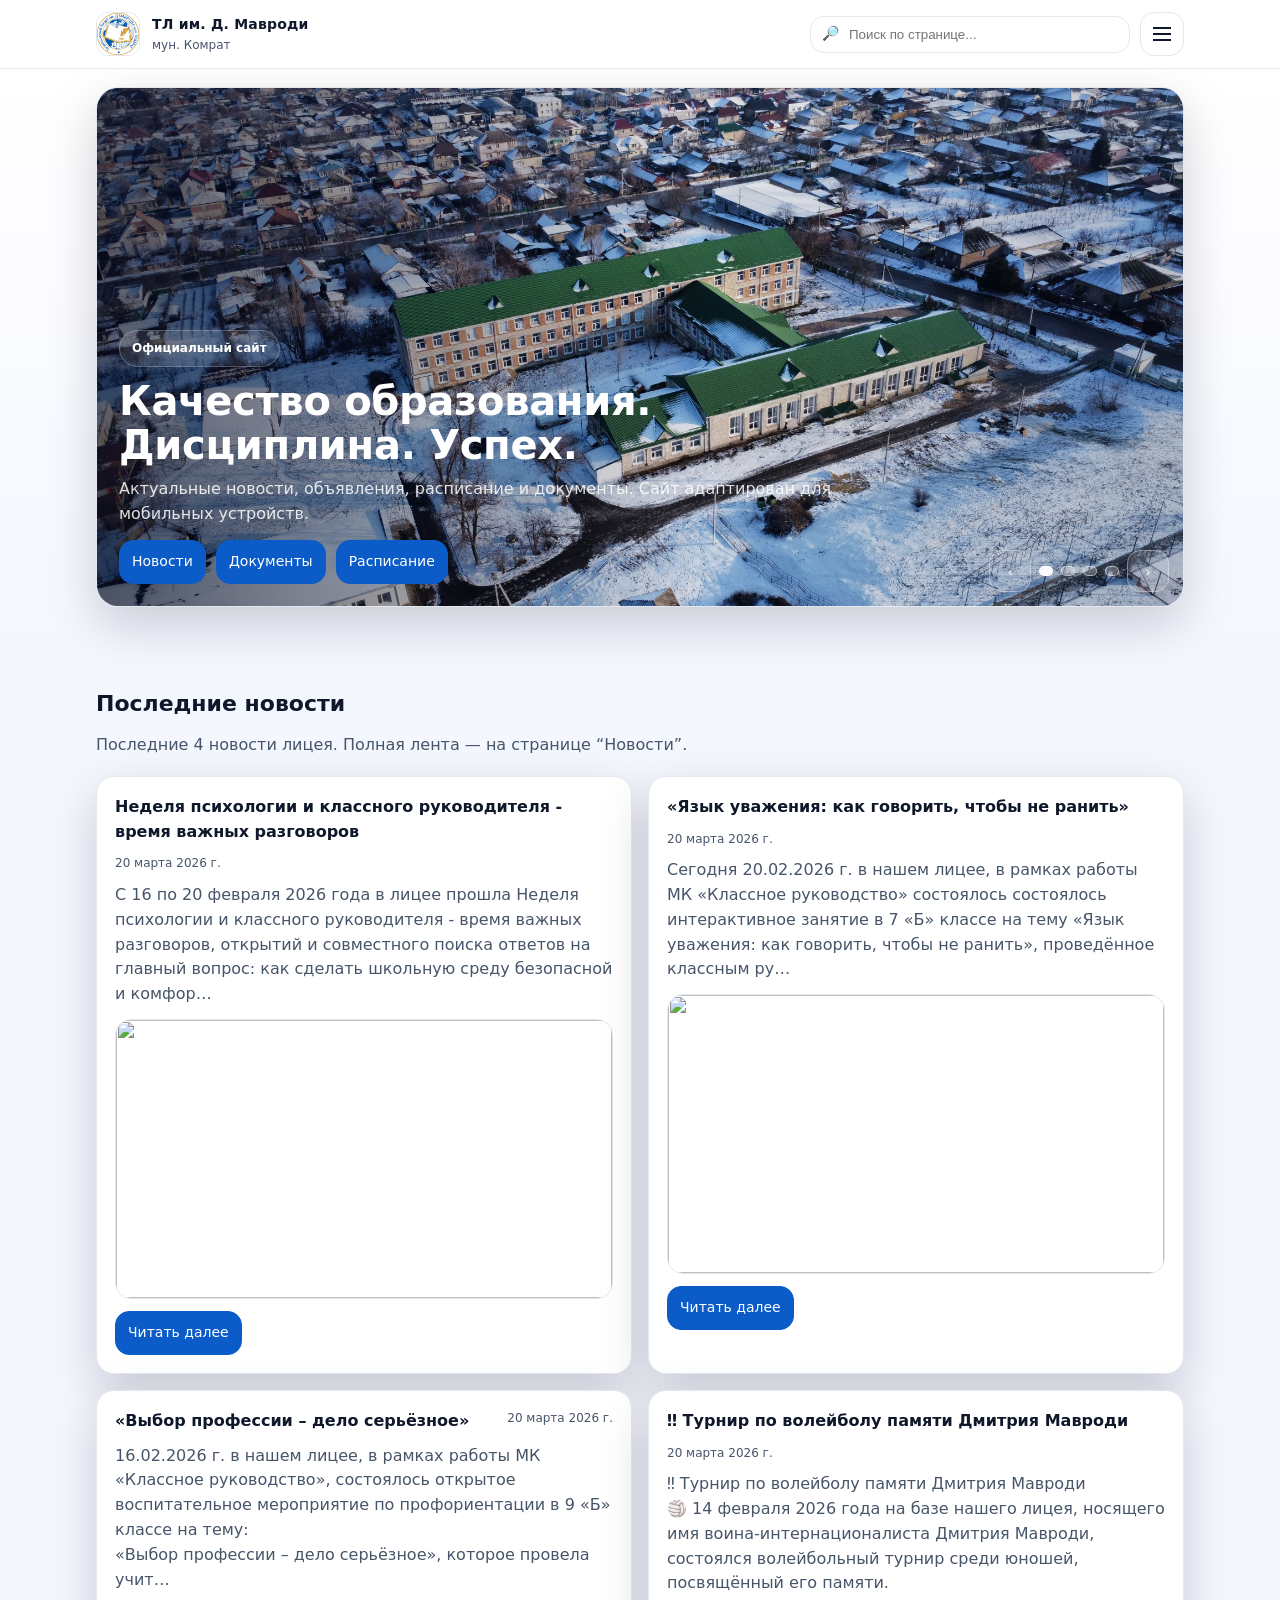
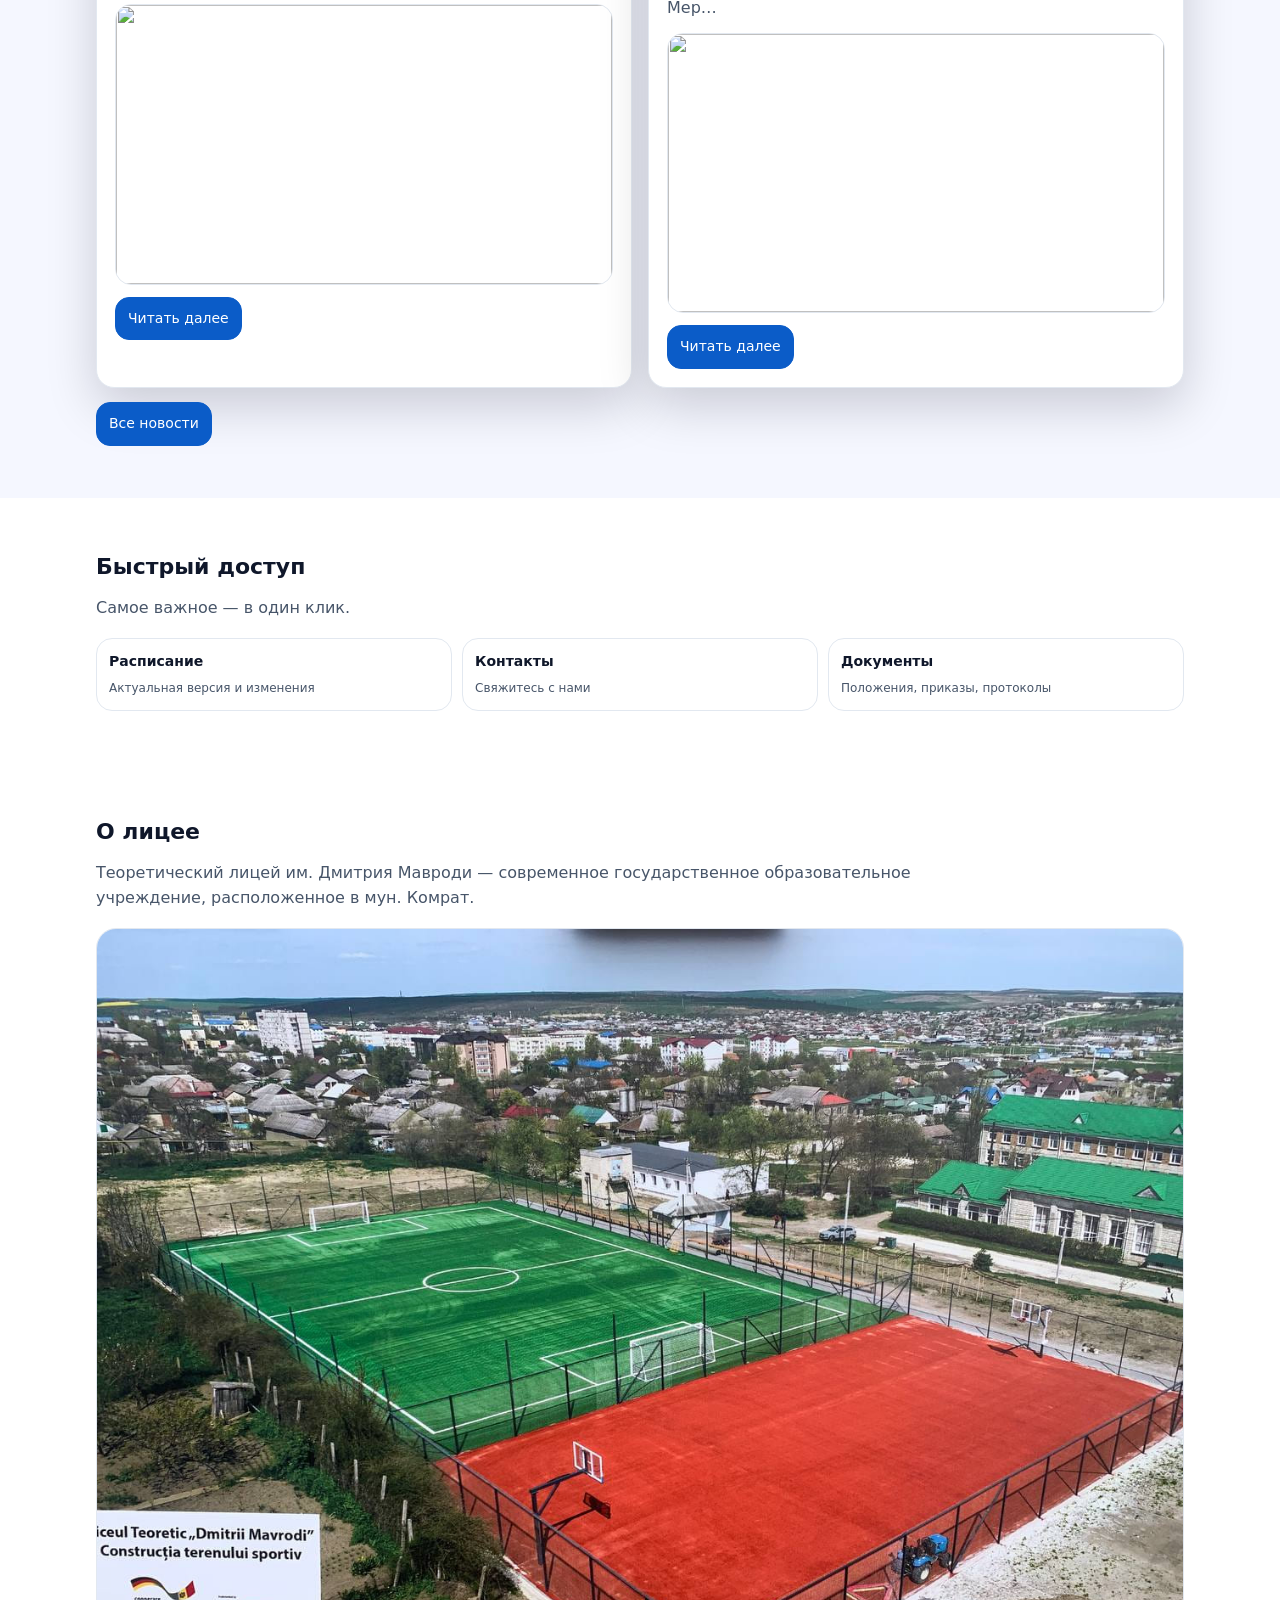
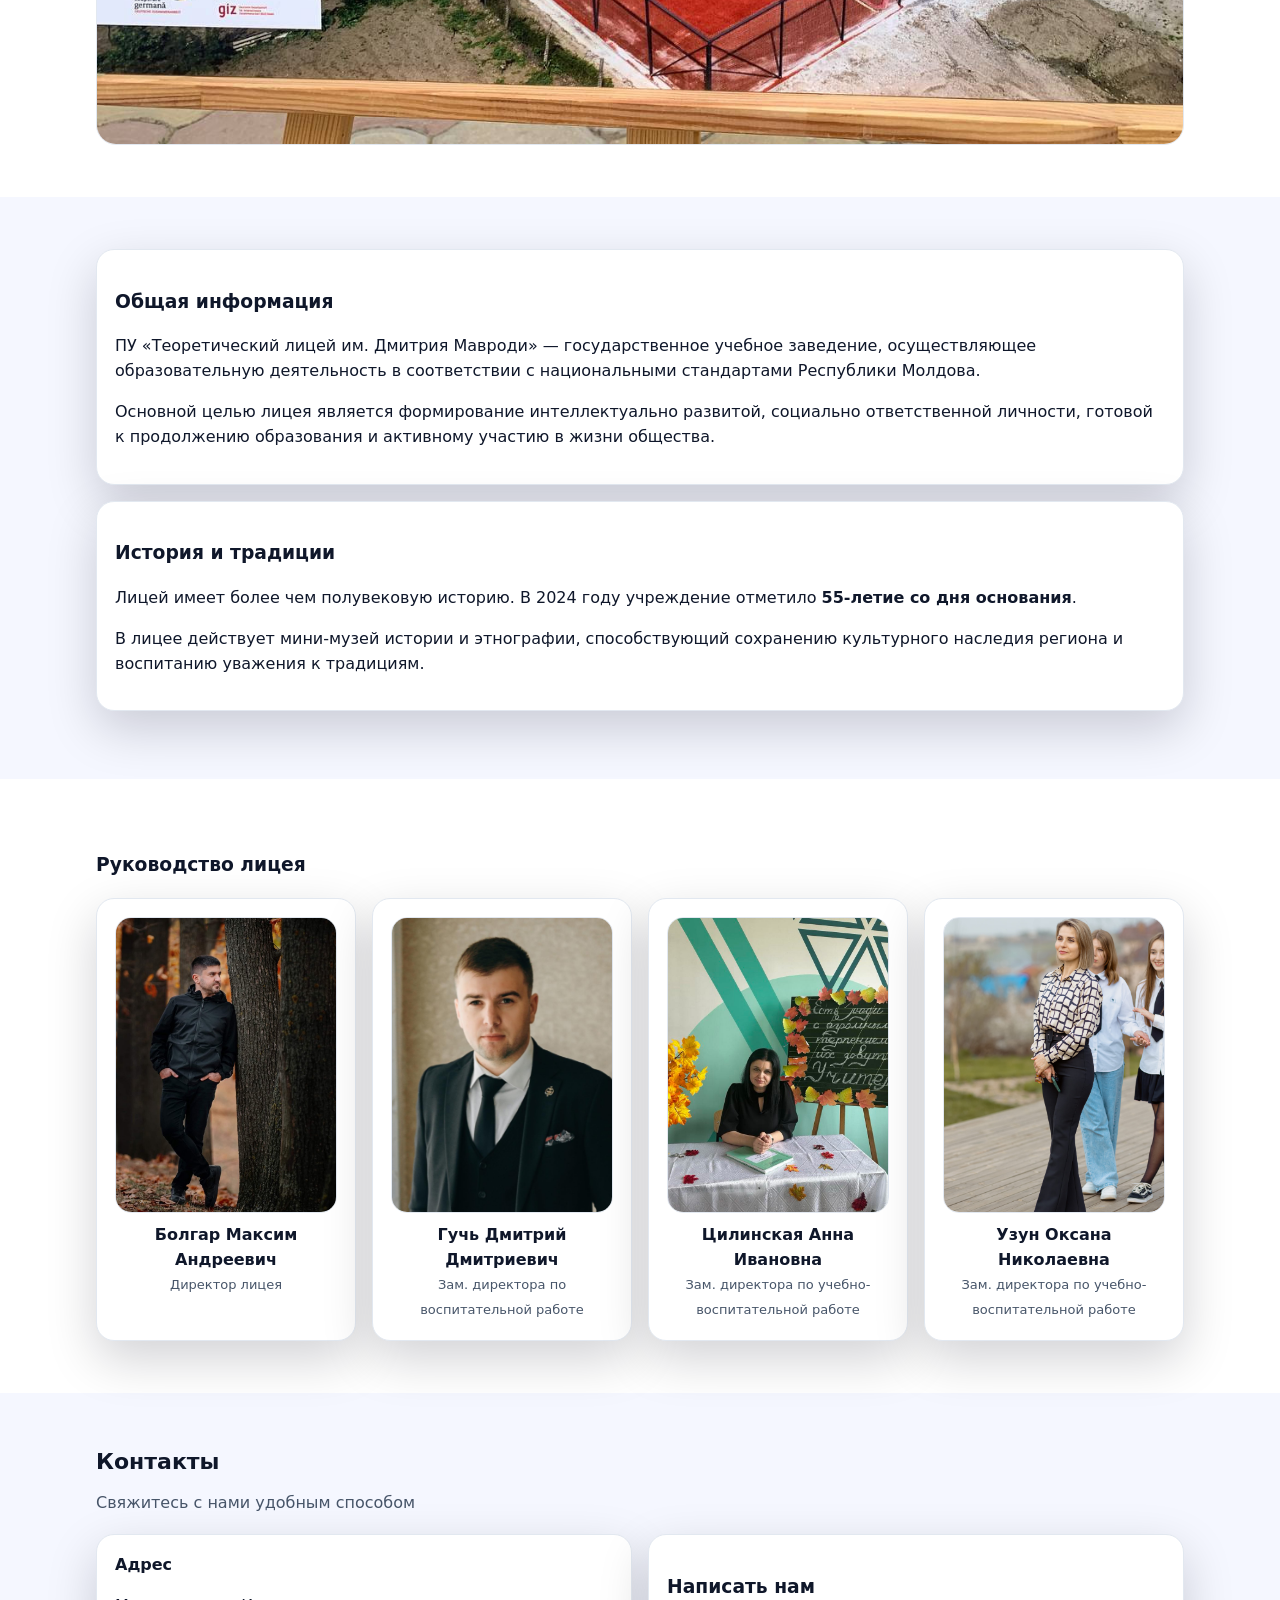
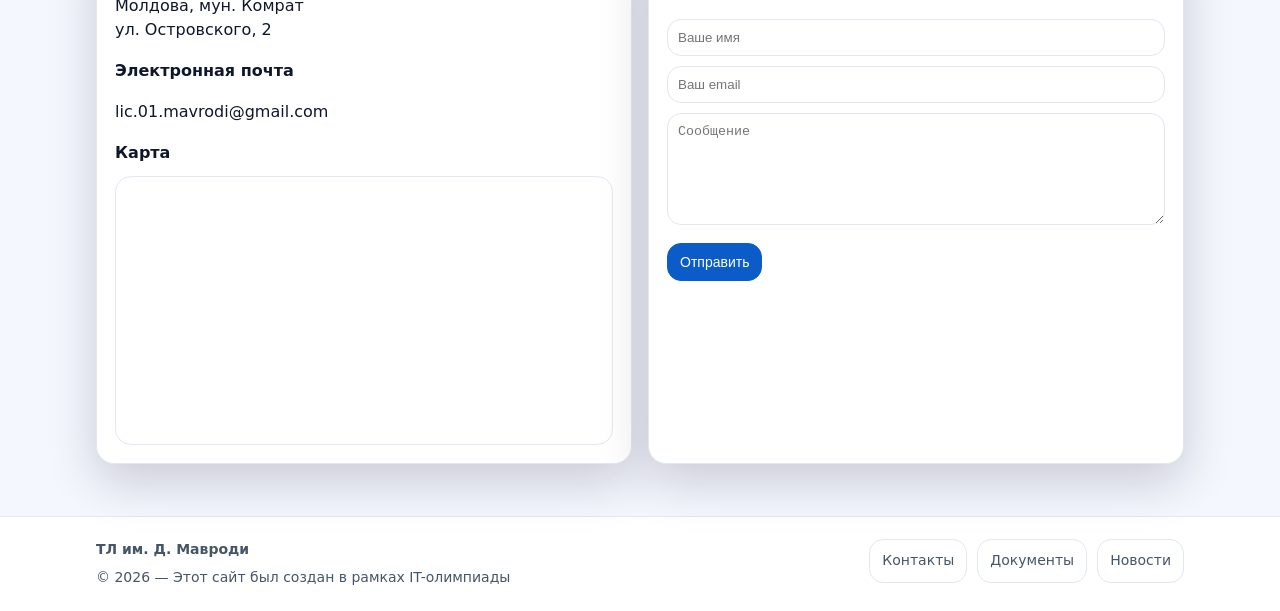
==== index.html @ ebd9cc5f "Add files via upload" ====
<!doctype html>
<html lang="ru">
<head>
  <meta charset="utf-8" />
  <meta name="viewport" content="width=device-width,initial-scale=1" />
  <title>ТЛ им. Д. Мавроди — Комрат</title>
  <meta name="description" content="Официальный сайт: новости, объявления, расписание, документы, контакты." />
  <link rel="stylesheet" href="assets/css/styles.css" />
</head>
<body>
  <header class="header">
    <div class="container">
      <div class="row">
        <a class="brand" href="index.html" aria-label="На главную">
          <span class="logo">
            <img src="assets/img/logo.png" alt="Логотип: ТЛ им. Д. Мавроди">
          </span>
          <span class="title">
            <strong>ТЛ им. Д. Мавроди</strong>
            <span>мун. Комрат</span>
          </span>
        </a>

        <div class="header-actions">
          <div class="searchbox" title="Поиск по странице">
            <span class="icon">🔎</span>
            <input id="siteSearch" type="search" placeholder="Поиск по странице..." autocomplete="off" aria-label="Поиск по странице" aria-expanded="false" aria-controls="siteSearchResults" />
            <div class="search-results" id="siteSearchResults" hidden></div>
          </div>

          <button class="burger" type="button" aria-label="Открыть меню" data-menu-open>
            <span></span>
          </button>
        </div>
      </div>
    </div>
  </header>

 <!-- MENU -->
 <div class="overlay" data-overlay>
    <div class="backdrop" data-backdrop></div>

    <div class="panel" role="dialog" aria-modal="true" aria-label="Меню сайта">
      <div class="panel-head">
        <b>Меню</b>
        <button class="close" type="button" aria-label="Закрыть меню" data-menu-close>✕</button>
      </div>

      <nav class="menu" aria-label="Навигация">
        <a href="index.html">
          <b>Главная</b>
          <span>Главная страница</span>
        </a>
        <a href="about.html">
          <b>О нас</b>
          <span>Информация о лицее, руководство, история</span>
        </a>
        <a href="admission.html">
          <b>Приём</b>
          <span>Правила, сроки, документы для поступления</span>
        </a>
        <a href="news.html">
          <b>Новости</b>
          <span>Лента событий и обновлений лицея</span>
        </a>
        <a href="timetable.html">
          <b>Расписание</b>
          <span>Занятия, изменения, актуальная версия</span>
        </a>
        <a href="teachers.html">
          <b>Преподаватели</b>
          <span>Состав педагогов и направления</span>
        </a>
        <a href="documents.html">
          <b>Документы</b>
          <span>Приказы, положения, протоколы и др.</span>
        </a>
        <a href="contacts.html">
          <b>Контакты</b>
          <span>Адрес, карта, форма обратной связи</span>
        </a>
        <a href="vacancies.html">
          <b>Вакансии</b>
          <span>Открытые вакансии и требования</span>
        </a>
        <a href="admin.html">
          <b>Админ (новости)</b>
          <span>Добавление новостей и выгрузка news.json</span>
        </a>
        <a href="admin-docs.html">
          <b>Админ (документы)</b>
          <span>Добавление документов и выгрузка documents.json</span>
        </a>
        <a href="admin-timetable.html">
          <b>Админ (расписание)</b>
          <span>Добавление расписания и выгрузка timetable.json</span>
        </a>
      </nav>
    </div>
  </div>
  <main>
    <section class="hero">
      <div class="container">

        <div class="slider" data-slider>
          <!-- Slides -->
          <div class="slide active">
            <img src="assets/img/slide-1.jpg" alt="Фото мероприятия 1">
          </div>
          <div class="slide">
            <img src="assets/img/slide-2.jpg" alt="Фото мероприятия 2">
          </div>
          <div class="slide">
            <img src="assets/img/slide-3.jpg" alt="Фото мероприятия 3">
          </div>
          <div class="slide">
            <img src="assets/img/slide-4.jpg" alt="Фото мероприятия 4">
          </div>
          <div class="slider-overlay">
            <div class="slider-content">
              <span class="kicker">Официальный сайт</span>
              <h1>Качество образования. Дисциплина. Успех.</h1>
              <p>
                Актуальные новости, объявления, расписание и документы.
                Сайт адаптирован для мобильных устройств.
              </p>

              <div class="hero-actions">
                <a class="btn primary" href="news.html">Новости</a>
                <a class="btn primary" href="documents.html">Документы</a>
                <a class="btn primary" href="timetable.html">Расписание</a>
              </div>
            </div>
          </div>
          <div class="slider-controls">
            <button class="arrow" type="button" aria-label="Предыдущее фото" data-prev>‹</button>
            <div style="display:flex;gap:8px" aria-label="Переключатели слайдов">
              <button class="dot active" type="button" aria-label="Слайд 1" data-dot="0"></button>
              <button class="dot" type="button" aria-label="Слайд 2" data-dot="1"></button>
              <button class="dot" type="button" aria-label="Слайд 3" data-dot="2"></button>
              <button class="dot" type="button" aria-label="Слайд 4" data-dot="3"></button>
            </div>
            <button class="arrow" type="button" aria-label="Следующее фото" data-next>›</button>
          </div>
        </div>

      </div>
    </section>
    <section class="section alt">
      <div class="container">
        <h2>Последние новости</h2>
        <p class="lead">
          Последние 4 новости лицея. Полная лента — на странице “Новости”.
        </p>
        <div data-home-news></div>
        <div style="margin-top:14px">
          <a class="btn primary" href="news.html">Все новости</a>
        </div>
      </div>
    </section>
    <section class="section">
      <div class="container">
        <h2>Быстрый доступ</h2>
        <p class="lead">Самое важное — в один клик.</p>

        <div class="menu" style="padding:0; grid-template-columns: 1fr 1fr 1fr;">
          <a href="timetable.html">
            <b>Расписание</b>
            <span>Актуальная версия и изменения</span>
          </a>
          <a href="contacts.html">
            <b>Контакты</b>
            <span>Свяжитесь с нами</span>
          </a>
          <a href="documents.html">
            <b>Документы</b>
            <span>Положения, приказы, протоколы</span>
          </a>
        </div>

        
      </div>
    </section>
     <section class="section">
    <div class="container">
      <h2>О лицее</h2>
      <p class="lead">
        Теоретический лицей им. Дмитрия Мавроди — современное государственное образовательное учреждение,
        расположенное в мун. Комрат.
      </p>

      <div style="margin-top:16px;border-radius:20px;overflow:hidden;border:1px solid var(--border)">
        <img src="assets/img/about/building.jpg"
             alt="Здание Теоретического лицея им. Д. Мавроди"
             style="width:100%;height:auto;display:block">
      </div>
    </div>
  </section>
  <section class="section alt">
    <div class="container">

      <div class="card padded" style="margin-bottom:16px;">
        <h3>Общая информация</h3>
        <p>
          ПУ «Теоретический лицей им. Дмитрия Мавроди» — государственное учебное заведение,
          осуществляющее образовательную деятельность в соответствии с национальными стандартами
          Республики Молдова.
        </p>
        <p>
          Основной целью лицея является формирование интеллектуально развитой,
          социально ответственной личности, готовой к продолжению образования и
          активному участию в жизни общества.
        </p>
      </div>

      <div class="card padded" style="margin-bottom:16px;">
        <h3>История и традиции</h3>
        <p>
          Лицей имеет более чем полувековую историю. В 2024 году учреждение отметило
          <b>55-летие со дня основания</b>.
        </p>
        <p>
          В лицее действует мини-музей истории и этнографии, способствующий
          сохранению культурного наследия региона и воспитанию уважения к традициям.
        </p>
      </div>

    </div>
  </section>
  <section class="section">
    <div class="container">
      <h3>Руководство лицея</h3>

      <div style="
        margin-top:16px;
        display:grid;
        grid-template-columns: repeat(auto-fit, minmax(220px,1fr));
        gap:16px;
      ">

        <div class="card padded" style="text-align:center">
          <img src="assets/img/about/director.jpg" alt="Болгар Максим Андреевич"
               style="width:100%;aspect-ratio:3/4;object-fit:cover;border-radius:16px;border:1px solid var(--border)">
          <b style="display:block;margin-top:10px">Болгар Максим Андреевич</b>
          <span style="font-size:13px;color:var(--muted)">Директор лицея</span>
        </div>

        <div class="card padded" style="text-align:center">
          <img src="assets/img/about/deputy-vr.jpg" alt="Гучь Дмитрий Дмитриевич"
               style="width:100%;aspect-ratio:3/4;object-fit:cover;border-radius:16px;border:1px solid var(--border)">
          <b style="display:block;margin-top:10px">Гучь Дмитрий Дмитриевич</b>
          <span style="font-size:13px;color:var(--muted)">Зам. директора по воспитательной работе</span>
        </div>

        <div class="card padded" style="text-align:center">
          <img src="assets/img/about/deputy-uvr-1.jpg" alt="Цилинская Анна Ивановна"
               style="width:100%;aspect-ratio:3/4;object-fit:cover;border-radius:16px;border:1px solid var(--border)">
          <b style="display:block;margin-top:10px">Цилинская Анна Ивановна</b>
          <span style="font-size:13px;color:var(--muted)">Зам. директора по учебно-воспитательной работе</span>
        </div>

        <div class="card padded" style="text-align:center">
          <img src="assets/img/about/deputy-uvr-2.jpg" alt="Узун Оксана Николаевна"
               style="width:100%;aspect-ratio:3/4;object-fit:cover;border-radius:16px;border:1px solid var(--border)">
          <b style="display:block;margin-top:10px">Узун Оксана Николаевна</b>
          <span style="font-size:13px;color:var(--muted)">Зам. директора по учебно-воспитательной работе</span>
        </div>

      </div>
    </div>
  </section>
     <section class="section alt">
    <div class="container">
      <h2>Контакты</h2>
      <p class="lead">Свяжитесь с нами удобным способом</p>

      <div style="display:grid;grid-template-columns:1fr 1fr;gap:16px" id="grid">
        <div class="card padded">
          <b>Адрес</b>
          <p>Молдова, мун. Комрат<br>ул. Островского, 2</p>

          <b>Электронная почта</b>
          <p><a href="mailto:lic.01.mavrodi@gmail.com">lic.01.mavrodi@gmail.com</a></p>

          <b>Карта</b>
          <div style="margin-top:10px;border-radius:16px;overflow:hidden;border:1px solid var(--border)">
            <iframe
              src="https://www.google.com/maps?q=Комрат,+ул.+Островского+2&output=embed"
              width="100%" height="260" style="border:0" loading="lazy"></iframe>
          </div>
        </div>
        <div class="card padded">
          <h3>Написать нам</h3>

          <form id="contactForm">
            <input type="text" name="from_name" placeholder="Ваше имя" required
              style="width:100%;margin-bottom:10px;padding:10px;border-radius:14px;border:1px solid var(--border)">

            <input type="email" name="from_email" placeholder="Ваш email" required
              style="width:100%;margin-bottom:10px;padding:10px;border-radius:14px;border:1px solid var(--border)">

            <textarea name="message" placeholder="Сообщение" required rows="6"
              style="width:100%;margin-bottom:10px;padding:10px;border-radius:14px;border:1px solid var(--border)"></textarea>

            <button class="btn primary" type="submit">Отправить</button>
            <div id="formStatus" style="margin-top:10px;font-size:13px"></div>
          </form>
        </div>

      </div>
    </div>
  </section>
  </main>
  <footer class="footer">
    <div class="container">
      <div class="row">
        <div>
          <div><b>ТЛ им. Д. Мавроди</b></div>
          <div style="margin-top:6px">© <span id="year"></span> — Этот сайт был создан в рамках IT-олимпиады</div>
        </div>
        <div style="display:flex;gap:10px;flex-wrap:wrap">
          <a class="btn" href="contacts.html">Контакты</a>
          <a class="btn" href="documents.html">Документы</a>
          <a class="btn" href="news.html">Новости</a>
        </div>
      </div>
    </div>
  </footer>

  <script>document.getElementById('year').textContent = new Date().getFullYear();</script>
  <script src="assets/js/app.js"></script>
  <script src="assets/js/slider.js"></script>
  <script src="assets/js/news-home.js"></script>
</body>
</html>
---- assets/css/styles.css ----
:root{
  --bg:#0b1220;
  --paper:#ffffff;
  --text:#0f172a;
  --muted:#475569;

  --brand:#0b5cc8;
  --accent:#caa24a;

  --border:#e2e8f0;
  --shadow: 0 18px 50px rgba(2, 6, 23, .18);

  --radius:18px;
  --container: 1120px;

  --secA:#ffffff;
  --secB:#f5f7ff;
}

*{box-sizing:border-box}
html{scroll-behavior:smooth}
body{
  margin:0;
  font-family: system-ui, -apple-system, Segoe UI, Roboto, Arial, sans-serif;
  color: var(--text);
  background: var(--secA);
  line-height:1.55;
  overflow-x:hidden;
}

a{color:inherit; text-decoration:none}
img{max-width:100%; display:block}

.container{
  max-width: var(--container);
  margin: 0 auto;
  padding: 0 16px;
}

.header{
  position: sticky;
  top: 0;
  z-index: 60;
  background: rgba(255,255,255,.88);
  backdrop-filter: blur(12px);
  border-bottom: 1px solid var(--border);
}
.header .row{
  display:flex;
  align-items:center;
  justify-content:space-between;
  gap:12px;
  padding: 12px 0;
  min-width:0;
}

.brand{
  display:flex;
  align-items:center;
  gap:12px;
  min-width:0;
}
.brand .logo{
  width:44px;height:44px;
  border-radius:12px;
  overflow:hidden;
  border:1px solid var(--border);
  background:#fff;
  flex:0 0 auto;
}
.brand .title{
  display:flex;
  flex-direction:column;
  min-width:0;
}
.brand .title strong{
  font-size:14px;
  letter-spacing:.2px;
  white-space:nowrap;
  overflow:hidden;
  text-overflow:ellipsis;
  max-width: 52vw;
}
.brand .title span{
  font-size:12px;
  color:var(--muted);
}

.header-actions{
  display:flex;
  align-items:center;
  gap:10px;
  flex:0 0 auto;
}

.searchbox{
  position:relative;
  width: 320px;
  max-width: 40vw;
}
.searchbox input{
  width:100%;
  padding:10px 12px 10px 38px;
  border:1px solid var(--border);
  border-radius: 14px;
  outline:none;
  background:#fff;
}
.searchbox input:focus{
  border-color: rgba(11,92,200,.45);
  box-shadow: 0 0 0 4px rgba(11,92,200,.12);
}
.searchbox input[type="search"]::-webkit-search-cancel-button{
  cursor:pointer;
}
.searchbox .icon{
  position:absolute;
  left:12px;
  top:50%;
  transform:translateY(-50%);
  color:#64748b;
  font-size:14px;
}
.search-results{
  position:absolute;
  top:calc(100% + 8px);
  left:0;
  right:0;
  z-index:90;
  padding:8px;
  border:1px solid var(--border);
  border-radius:16px;
  background:#fff;
  box-shadow: var(--shadow);
}
.search-results[hidden]{
  display:none;
}
.search-result{
  display:block;
  width:100%;
  padding:10px 12px;
  border:0;
  border-radius:12px;
  background:transparent;
  color:inherit;
  text-align:left;
  cursor:pointer;
}
.search-result:hover,
.search-result.active{
  background:rgba(11,92,200,.08);
}
.search-result strong{
  display:block;
  font-size:14px;
}
.search-result span{
  display:block;
  margin-top:4px;
  font-size:12px;
  color:var(--muted);
}
.search-result mark{
  padding:0 2px;
  background:rgba(202,162,74,.35);
  color:inherit;
}
.search-highlight{
  scroll-margin-top:110px;
  animation: searchFlash 1.8s ease;
}
@keyframes searchFlash{
  0%{
    box-shadow:0 0 0 0 rgba(11,92,200,.28);
    background-color:rgba(11,92,200,.08);
  }
  100%{
    box-shadow:none;
    background-color:transparent;
  }
}

.btn{
  display:inline-flex;
  align-items:center;
  justify-content:center;
  gap:8px;
  padding:10px 12px;
  border-radius: 14px;
  border:1px solid var(--border);
  background:#fff;
  cursor:pointer;
  font-size:14px;
}
.btn.primary{
  background: var(--brand);
  border-color: var(--brand);
  color:#fff;
}
.btn:hover{filter:brightness(.99)}
.btn.primary:hover{filter:brightness(.97)}

.burger{
  width:44px;height:44px;
  border-radius:14px;
  border:1px solid var(--border);
  background:#fff;
  display:inline-flex;
  align-items:center;
  justify-content:center;
  cursor:pointer;
}
.burger:active{transform: translateY(1px)}
.burger span{
  width:18px;height:2px;background:#0f172a;display:block;position:relative;
}
.burger span::before,
.burger span::after{
  content:"";
  width:18px;height:2px;background:#0f172a;position:absolute;left:0;
}
.burger span::before{top:-6px}
.burger span::after{top:6px}

.overlay{
  position:fixed;
  inset:0;
  z-index: 80;
  display:none;
}
.overlay.open{display:block}

.overlay .backdrop{
  position:absolute;
  inset:0;
  background: rgba(2,6,23,.55);
}

.overlay .panel{
  position:absolute;
  top:12px;
  right:12px;
  left:12px;
  margin: 0 auto;
  max-width: 720px;
  background:#fff;
  border:1px solid var(--border);
  border-radius: 22px;
  box-shadow: var(--shadow);
  overflow:hidden;
}

.panel-head{
  display:flex;
  align-items:center;
  justify-content:space-between;
  gap:10px;
  padding: 14px 14px;
  border-bottom:1px solid var(--border);
}
.panel-head b{font-size:14px}
.close{
  width:40px;height:40px;
  border-radius:14px;
  border:1px solid var(--border);
  background:#fff;
  cursor:pointer;
}
.close:active{transform: translateY(1px)}

.menu{
  padding: 10px;
  display:grid;
  grid-template-columns: 1fr 1fr;
  gap:10px;
}
.menu a{
  border:1px solid var(--border);
  border-radius: 16px;
  padding: 12px;
  background: #fff;
}
.menu a:hover{
  border-color: rgba(11,92,200,.35);
  background: rgba(11,92,200,.04);
}
.menu a b{display:block; font-size:14px}
.menu a span{display:block; font-size:12px; color:var(--muted); margin-top:6px}

@media (max-width: 640px){
  .searchbox{display:none}
  .menu{grid-template-columns: 1fr}
}

/* ===== Sections ===== */
.section{
  padding: 52px 0;
  background: var(--secA);
}
.section.alt{
  background: var(--secB);
}
.section h2{
  margin:0 0 12px;
  font-size:22px;
}
.section .lead{
  margin:0 0 18px;
  color:var(--muted);
  max-width: 860px;
}

.card{
  background:#fff;
  border:1px solid var(--border);
  border-radius: var(--radius);
  box-shadow: var(--shadow);
}
.padded{padding:18px}

.hero{
  padding: 18px 0 28px;
  background: linear-gradient(180deg, #ffffff, #f5f7ff);
}
.slider{
  position:relative;
  border-radius: 22px;
  overflow:hidden;
  border:1px solid var(--border);
  box-shadow: var(--shadow);
  height: 520px;
}
.slide{
  position:absolute;
  inset:0;
  opacity:0;
  transition: opacity .65s ease;
}
.slide.active{opacity:1}
.slide img{
  width:100%;
  height:100%;
  object-fit:cover;
  transform: scale(1.02);
}

.slider-overlay{
  position:absolute;
  inset:0;
  background: linear-gradient(90deg, rgba(2,6,23,.62), rgba(2,6,23,.08) 55%, rgba(2,6,23,.18));
  display:flex;
  align-items:flex-end;
}
.slider-content{
  color:#fff;
  padding: 22px;
  max-width: 760px;
}
.kicker{
  display:inline-flex;
  gap:10px;
  align-items:center;
  padding:8px 12px;
  border:1px solid rgba(255,255,255,.22);
  background: rgba(255,255,255,.10);
  border-radius:999px;
  font-size:12px;
  font-weight:600;
}
.slider-content h1{
  margin: 12px 0 10px;
  font-size: 40px;
  line-height:1.1;
  letter-spacing:-.3px;
}
.slider-content p{
  margin:0 0 14px;
  color: rgba(255,255,255,.86);
}
.hero-actions{
  display:flex;
  gap:10px;
  flex-wrap:wrap;
}
.hero-actions .btn{
  border-color: rgba(255,255,255,.22);
}
.hero-actions .btn.primary{
  border-color: var(--brand);
}

/* slider controls */
.slider-controls{
  position:absolute;
  right:14px;
  bottom:14px;
  display:flex;
  gap:8px;
  align-items:center;
}
.dot{
  width:10px;height:10px;
  border-radius:999px;
  border:1px solid rgba(255,255,255,.5);
  background: rgba(255,255,255,.25);
  cursor:pointer;
}
.dot.active{
  background: rgba(255,255,255,.95);
  border-color: rgba(255,255,255,.95);
}
.arrow{
  width:42px;height:42px;
  border-radius: 14px;
  border:1px solid rgba(255,255,255,.35);
  background: rgba(255,255,255,.12);
  color:#fff;
  cursor:pointer;
}
.arrow:hover{background: rgba(255,255,255,.18)}
.arrow:active{transform: translateY(1px)}

@media (max-width: 980px){
  .slider{height: 420px}
  .slider-content h1{font-size:34px}
}
@media (max-width: 520px){
  .slider{height: 380px}
  .slider-content h1{font-size:28px}
}

/* Footer */
.footer{
  border-top:1px solid var(--border);
  padding: 22px 0;
  color: var(--muted);
  font-size: 14px;
  background:#fff;
}
.footer .row{
  display:flex;
  gap:14px;
  align-items:flex-start;
  justify-content:space-between;
  flex-wrap:wrap;
}
/* ===== Documents list ===== */
.doc-list{
  margin-top:14px;
  display:flex;
  flex-direction:column;
  gap:10px;
}

.doc-item{
  display:flex;
  align-items:flex-start;
  justify-content:space-between;
  gap:12px;
  padding: 12px;
  border:1px solid var(--border);
  border-radius: 16px;
  background:#fff;
}

.doc-main{min-width:0}
.doc-title{
  font-weight:700;
  font-size:14px;
}
.doc-sub{
  margin-top:8px;
  display:flex;
  gap:8px;
  flex-wrap:wrap;
  align-items:center;
  color:var(--muted);
  font-size:12px;
}
.doc-badge{
  padding:4px 10px;
  border-radius:999px;
  border:1px solid var(--border);
  background: rgba(11,92,200,.04);
  color: var(--text);
}
.doc-note{
  color:var(--muted);
}
.doc-file{
  padding:4px 10px;
  border-radius:999px;
  border:1px dashed var(--border);
  background:#fff;
}

.doc-actions{
  display:flex;
  gap:10px;
  flex-wrap:wrap;
  justify-content:flex-end;
  flex:0 0 auto;
}

@media (max-width: 700px){
  .doc-item{flex-direction:column; align-items:stretch}
  .doc-actions{justify-content:flex-start}
}
/* ===== Timetable ===== */
.tt-wrap{
  margin-top:14px;
  border:1px solid var(--border);
  border-radius:16px;
  overflow:hidden;
  background:#fff;
}

.tt-head{
  display:grid;
  grid-template-columns: 160px 1fr 120px;
  gap:0;
  background: rgba(11,92,200,.06);
  border-bottom:1px solid var(--border);
  font-weight:700;
  font-size:13px;
  color: var(--text);
}
.tt-head > div{
  padding:12px 14px;
}

.tt-row{
  display:grid;
  grid-template-columns: 160px 1fr 120px;
  border-bottom:1px solid var(--border);
}
.tt-row:last-child{border-bottom:none}

.tt-row > div{
  padding:12px 14px;
  font-size:14px;
}

.tt-time{color:var(--text); font-weight:700}
.tt-subject{color:var(--text)}
.tt-room{
  color:var(--muted);
  text-align:right;
}

@media (max-width: 720px){
  .tt-head{display:none}
  .tt-row{
    grid-template-columns: 1fr;
    padding: 10px 14px;
  }
  .tt-row > div{padding:0}
  .tt-time{font-size:13px; color:var(--muted); font-weight:600}
  .tt-room{text-align:left; margin-top:4px; font-size:13px}
  .tt-subject{margin-top:6px; font-weight:700}
}
/* ===== Teachers ===== */
.teachers-grid{
  display:grid;
  grid-template-columns: repeat(auto-fit, minmax(220px, 1fr));
  gap:16px;
}

.teacher-card{
  background:#fff;
  border:1px solid var(--border);
  border-radius:20px;
  padding:14px;
  text-align:center;
  transition:transform .2s ease, box-shadow .2s ease;
}

.teacher-card:hover{
  transform:translateY(-4px);
  box-shadow:0 10px 30px rgba(0,0,0,.08);
}

.teacher-card img{
  width:100%;
  aspect-ratio:3/4;
  object-fit:cover;
  border-radius:16px;
  border:1px solid var(--border);
  margin-bottom:10px;
}

.teacher-card b{
  display:block;
  margin-top:6px;
}

.teacher-card span{
  display:block;
  font-size:13px;
  color:var(--muted);
  margin-top:4px;
}
/* ===== Vacancies ===== */
.vac-card{
  border:1px solid var(--border);
  border-radius:20px;
  background:#fff;
  overflow:hidden;
  margin-top:14px;
}

.vac-top{
  display:flex;
  justify-content:space-between;
  gap:12px;
  padding:14px 16px;
  background: rgba(11,92,200,.06);
  border-bottom:1px solid var(--border);
  flex-wrap:wrap;
}

.vac-title{font-size:16px}
.vac-meta{margin-top:6px;font-size:12px;color:var(--muted)}
.vac-tag{
  padding:6px 12px;
  border-radius:999px;
  border:1px solid var(--border);
  background:#fff;
  font-size:12px;
  height:fit-content;
}

.vac-body{padding:14px 16px}
.vac-body ul{margin:8px 0 12px; padding-left:18px; color:var(--muted); line-height:1.7}
.vac-actions{display:flex; gap:10px; flex-wrap:wrap; margin-top:12px}
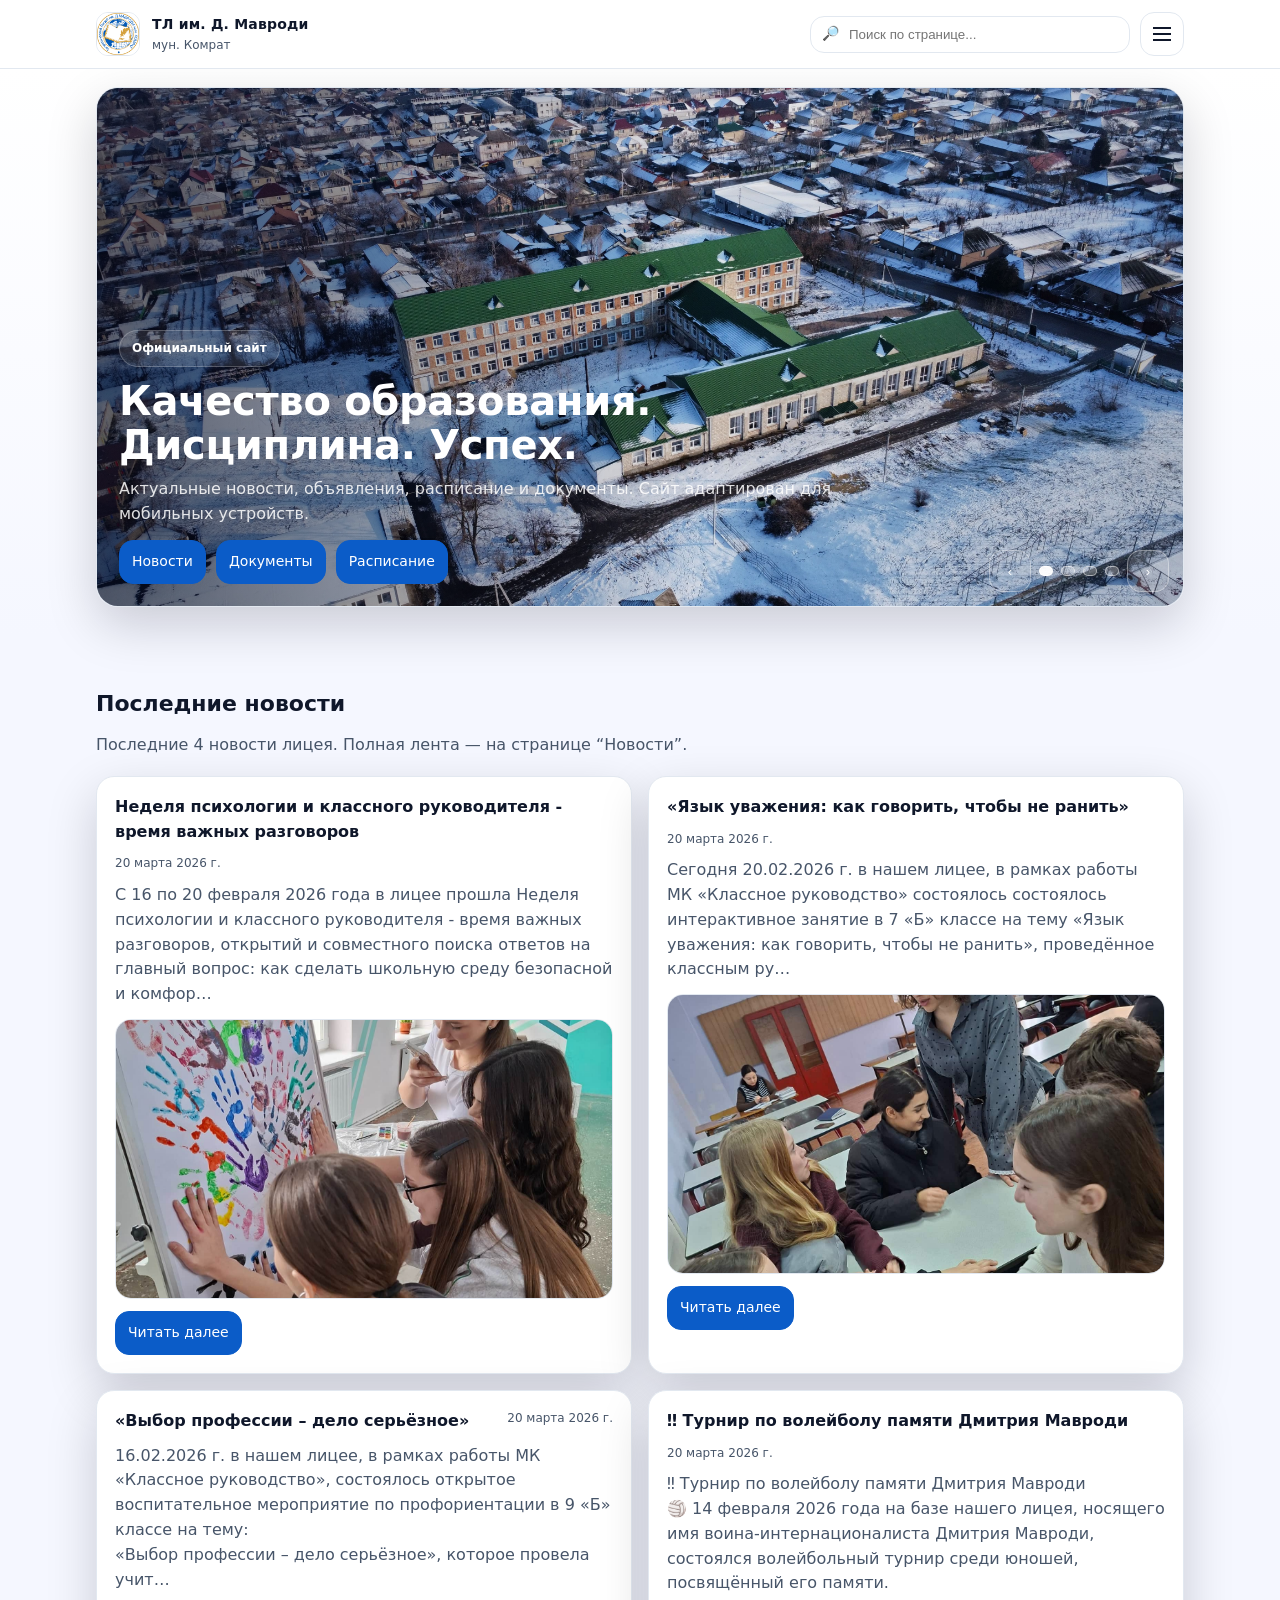
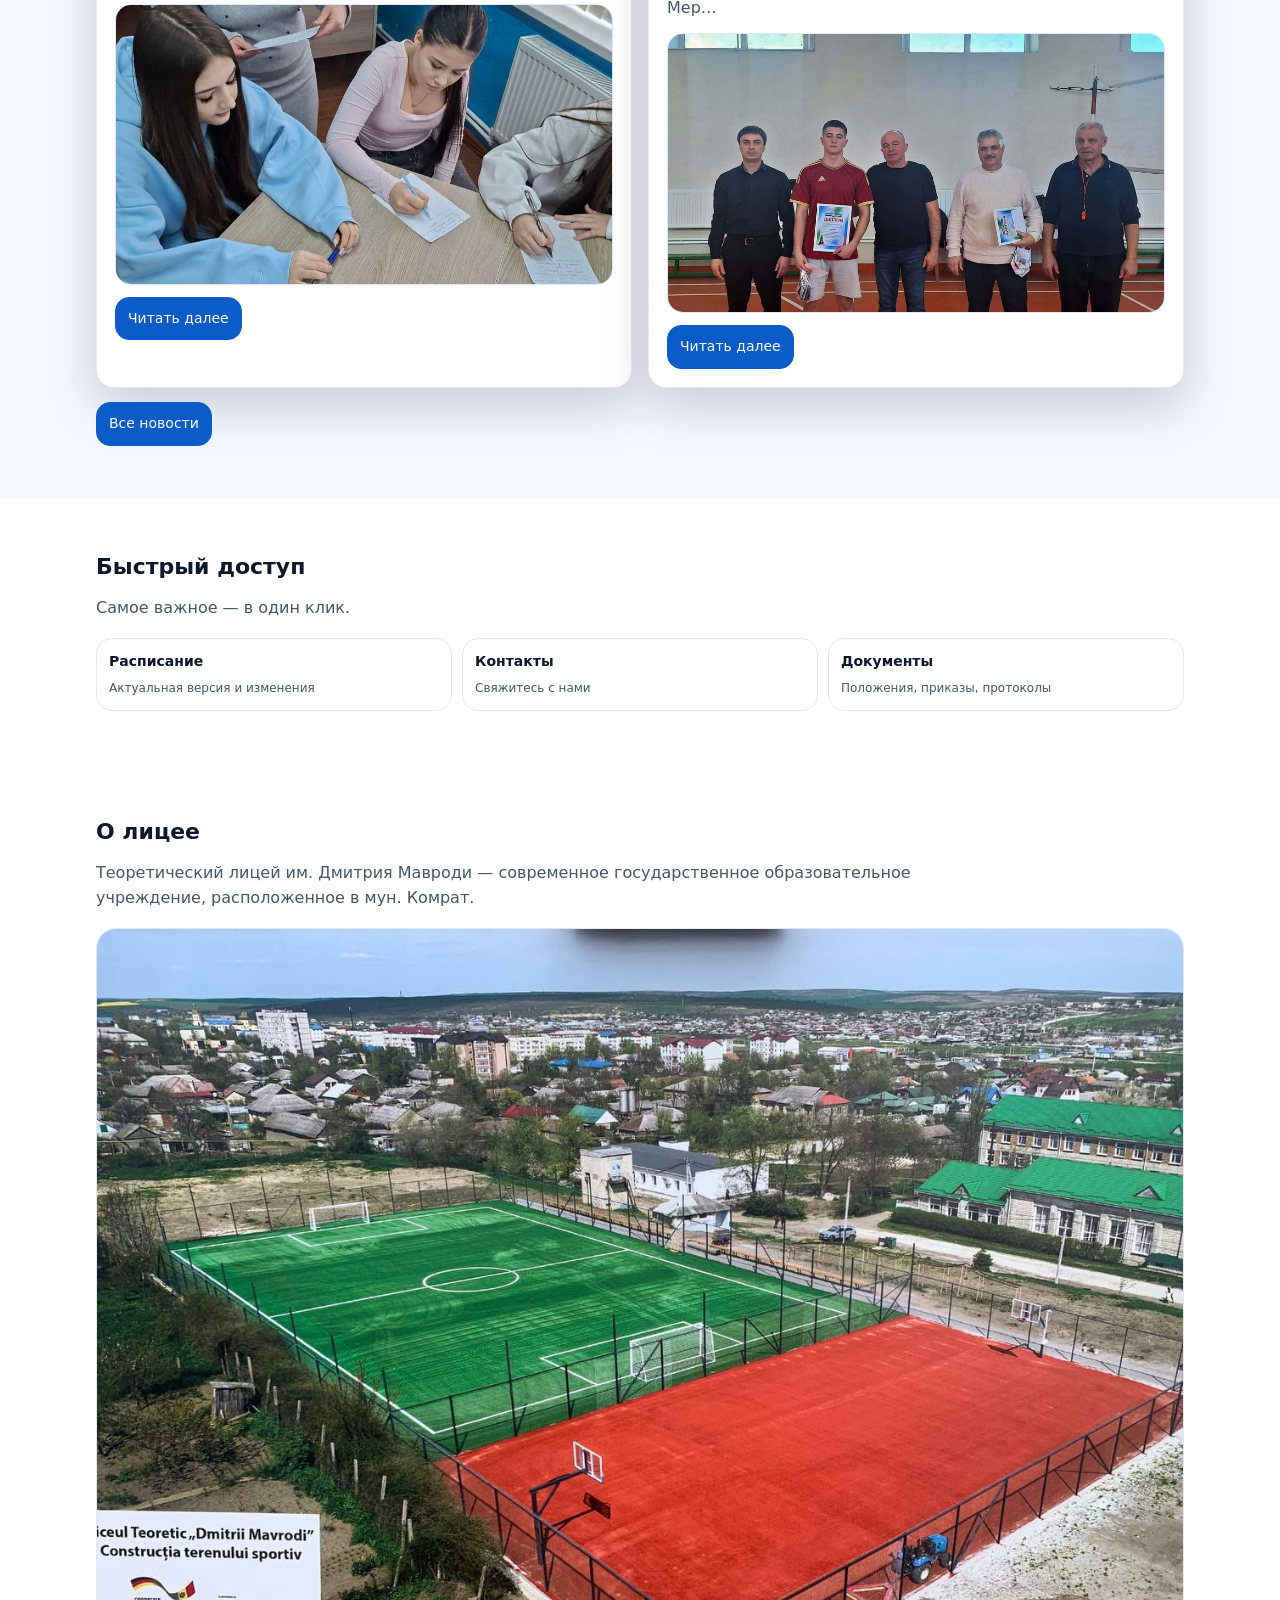
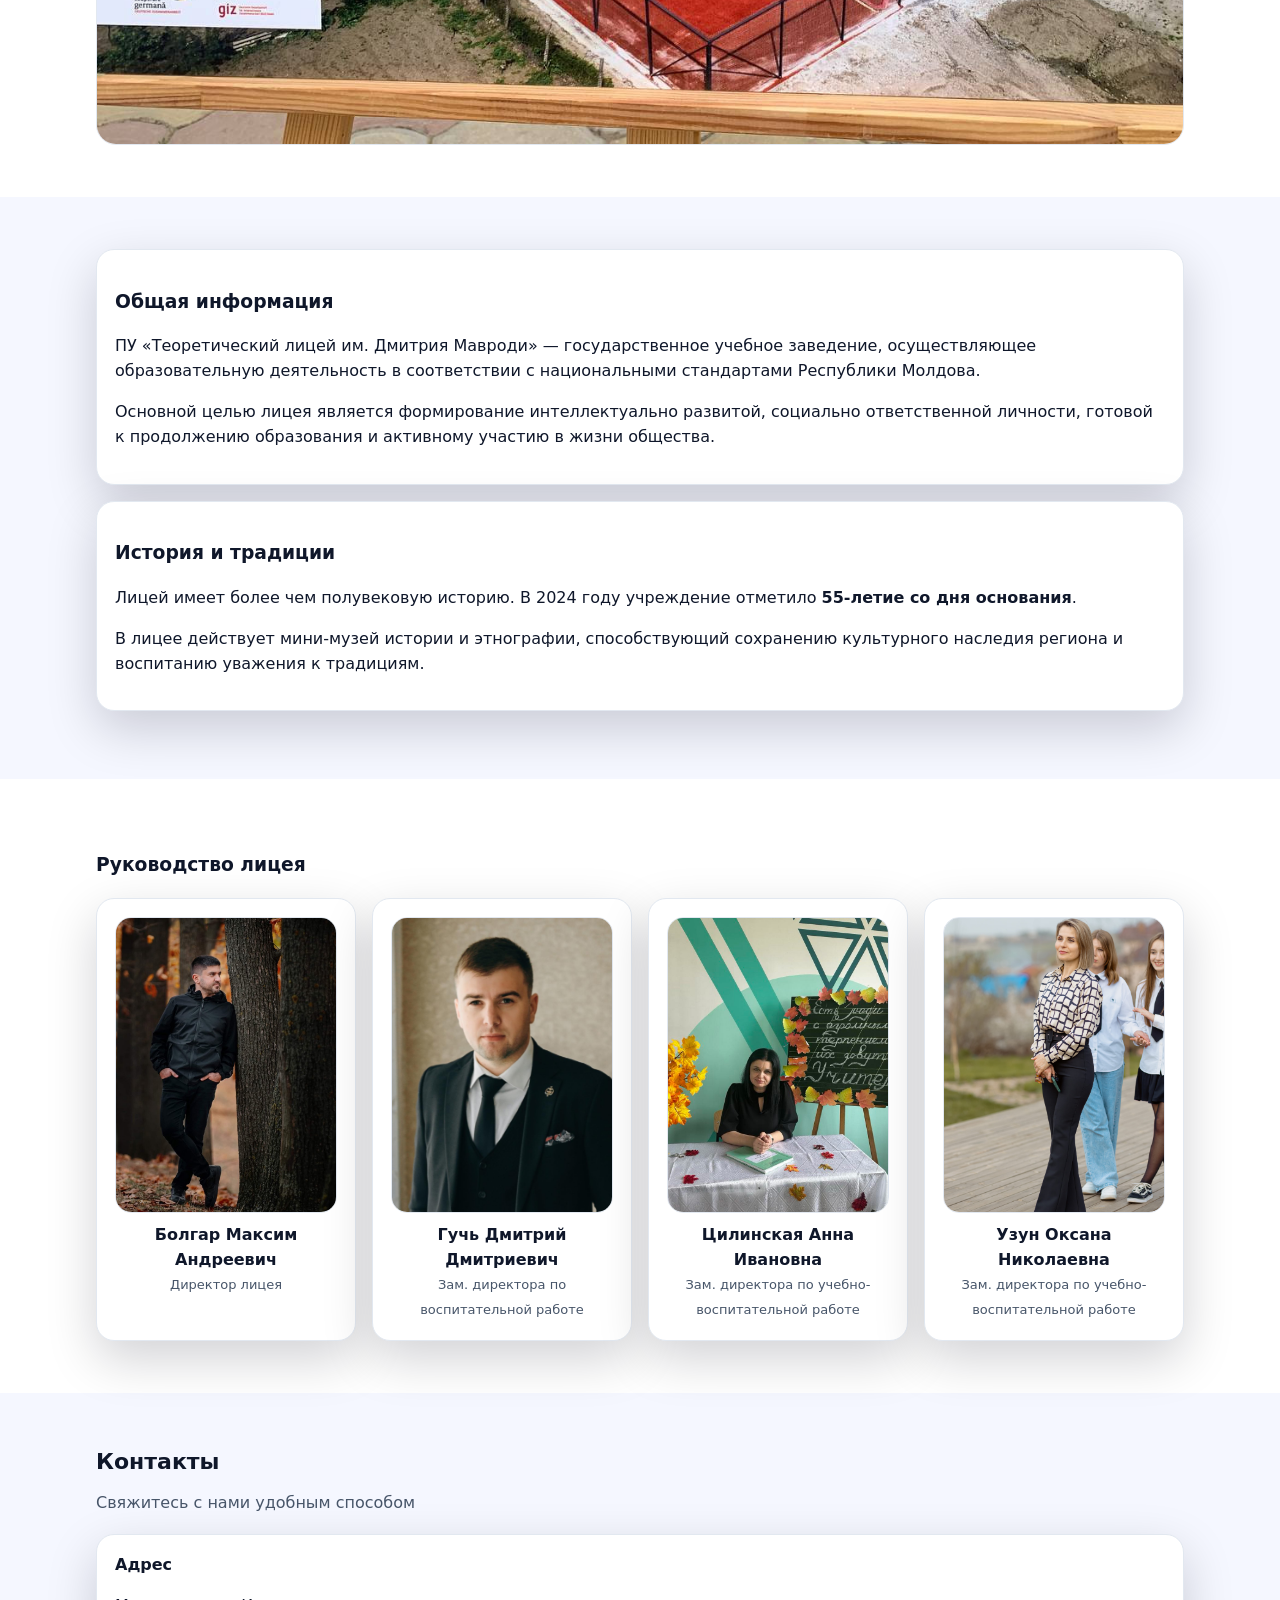
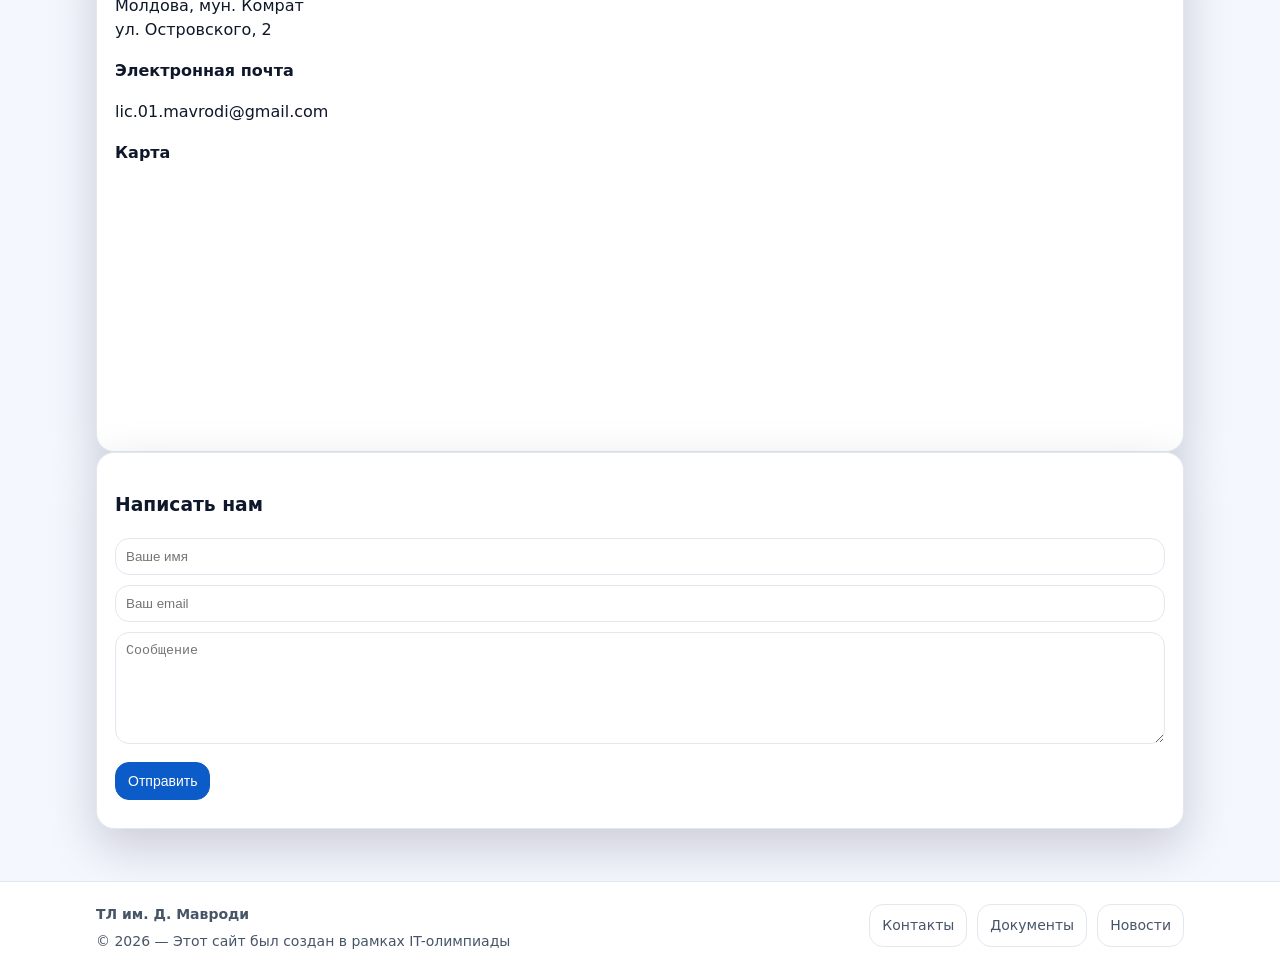
==== commit 735bbaa7: "Add files via upload" ====
--- a/index.html
+++ b/index.html
@@ -5,7 +5,8 @@
   <meta name="viewport" content="width=device-width,initial-scale=1" />
   <title>ТЛ им. Д. Мавроди — Комрат</title>
   <meta name="description" content="Официальный сайт: новости, объявления, расписание, документы, контакты." />
-  <link rel="stylesheet" href="assets/css/styles.css" />
+  <link rel="icon" type="image/png" href="assets/img/logo.png" />
+  <link rel="stylesheet" href="assets/css/styles.css" />
 </head>
 <body>
   <header class="header">
@@ -274,7 +275,7 @@
       <h2>Контакты</h2>
       <p class="lead">Свяжитесь с нами удобным способом</p>
 
-      <div style="display:grid;grid-template-columns:1fr 1fr;gap:16px" id="grid">
+      <div class="contact-grid">
         <div class="card padded">
           <b>Адрес</b>
           <p>Молдова, мун. Комрат<br>ул. Островского, 2</p>
@@ -283,7 +284,7 @@
           <p><a href="mailto:lic.01.mavrodi@gmail.com">lic.01.mavrodi@gmail.com</a></p>
 
           <b>Карта</b>
-          <div style="margin-top:10px;border-radius:16px;overflow:hidden;border:1px solid var(--border)">
+          <div class="contact-map">
             <iframe
               src="https://www.google.com/maps?q=Комрат,+ул.+Островского+2&output=embed"
               width="100%" height="260" style="border:0" loading="lazy"></iframe>
